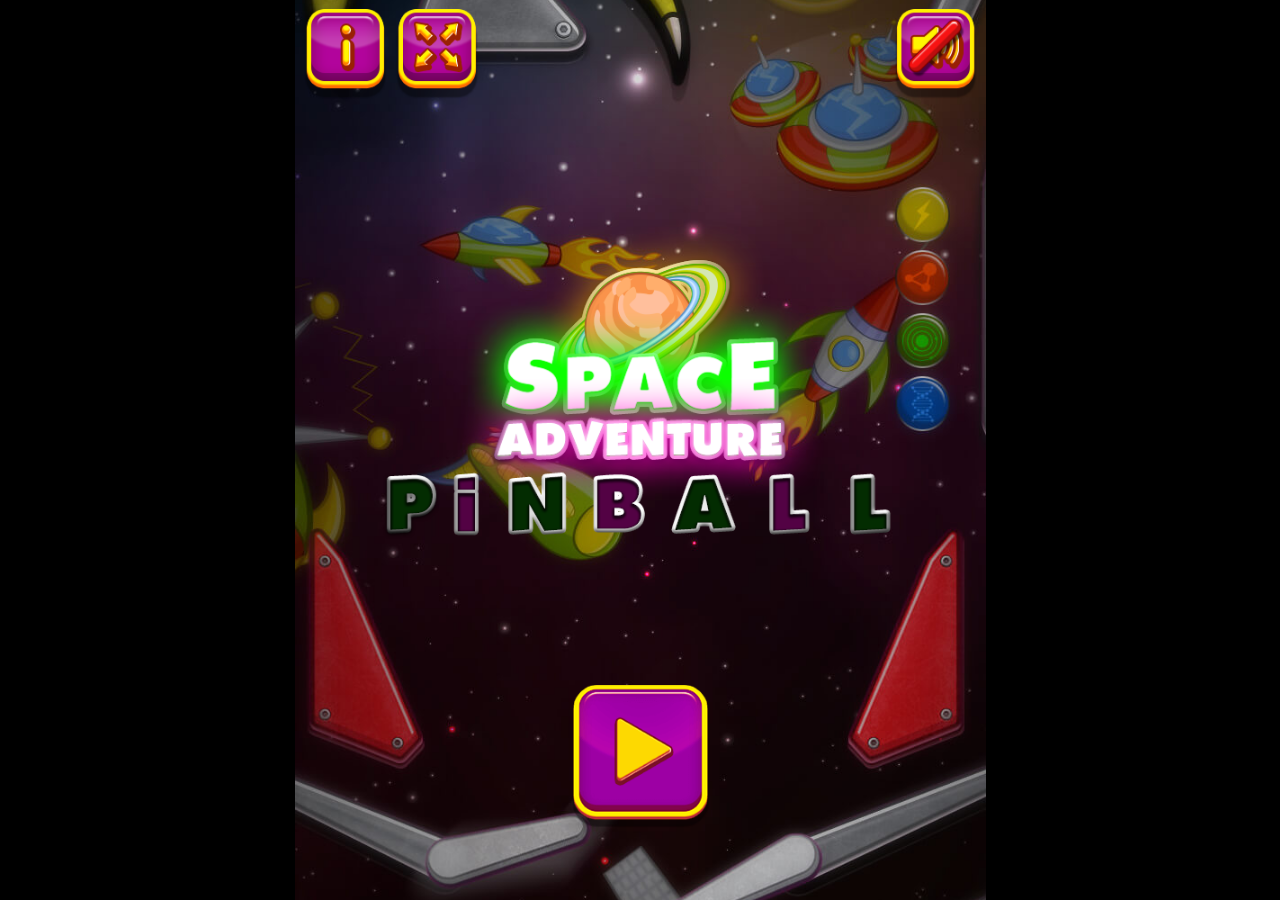
==== code-custom/game/index.html @ ea172abe "• Project: Added original source code and duplicated for custom" ====
<!DOCTYPE html>
<html>
    <head>
        <title>PINBALL SPACE ADVENTURE</title>
        <link rel="stylesheet" href="css/reset.css" type="text/css">
        <link rel="stylesheet" href="css/main.css" type="text/css">
        <link rel="stylesheet" href="css/orientation_utils.css" type="text/css">
        <link rel="stylesheet" href="css/ios_fullscreen.css" type="text/css">
        <link rel='shortcut icon' type='image/x-icon' href='./favicon.ico' />
        <meta http-equiv="Content-Type" content="text/html; charset=UTF-8">

        <meta name="viewport" content="width=device-width, user-scalable=no, initial-scale=1.0, minimum-scale=1.0, maximum-scale=1.0, minimal-ui" />
	<meta name="msapplication-tap-highlight" content="no"/>

        <script type="text/javascript" src="js/jquery-3.2.1.min.js"></script>
        <script type="text/javascript" src="js/createjs.min.js"></script>
        <script type="text/javascript" src="js/howler.min.js"></script>
        <script type="text/javascript" src="js/screenfull.js"></script>
        <script type="text/javascript" src="js/platform.js"></script>
        <script type="text/javascript" src="js/ios_fullscreen.js"></script>
        <script type="text/javascript" src="js/ctl_utils.js"></script>
        <script type="text/javascript" src="js/Box2D.min.js"></script>
        <script type="text/javascript" src="js/sprite_lib.js"></script>
        <script type="text/javascript" src="js/settings.js"></script>
        <script type="text/javascript" src="js/CLang.min.js"></script>
        <script type="text/javascript" src="js/CPreloader.js"></script>
        <script type="text/javascript" src="js/CMain.js"></script>
        <script type="text/javascript" src="js/CTextButton.js"></script>
        <script type="text/javascript" src="js/CToggle.js"></script>
        <script type="text/javascript" src="js/CGfxButton.js"></script>
        <script type="text/javascript" src="js/CMenu.js"></script>
        <script type="text/javascript" src="js/CGame.js"></script>
        <script type="text/javascript" src="js/CInterface.js"></script>
        <script type="text/javascript" src="js/CHelpPanel.js"></script>
        <script type="text/javascript" src="js/CCreditsPanel.js"></script>
        <script type="text/javascript" src="js/CAreYouSurePanel.js"></script>
        <script type="text/javascript" src="js/CEndPanel.js"></script>
        <script type="text/javascript" src="js/CPhysicsController.js"></script>
        <script type="text/javascript" src="js/CObjectBuilder.js"></script>
        <script type="text/javascript" src="js/CTable.js"></script>
        <script type="text/javascript" src="js/levelsettings.js"></script>
        <script type="text/javascript" src="js/CButtonSystem.js"></script>
        <script type="text/javascript" src="js/CToggleSystem.js"></script>
        <script type="text/javascript" src="js/CHoleSystem.js"></script>
        <script type="text/javascript" src="js/CGateSystem.js"></script>
        <script type="text/javascript" src="js/CScoreController.js"></script>
        <script type="text/javascript" src="js/CLightIndicator.js"></script>
        <script type="text/javascript" src="js/CModuleMultiplier.js"></script>
        <script type="text/javascript" src="js/CModuleBumper.js"></script>
        <script type="text/javascript" src="js/CModuleHole.js"></script>
        <script type="text/javascript" src="js/CModuleRouter.js"></script>
        <script type="text/javascript" src="js/CModuleLetters.js"></script>
        <script type="text/javascript" src="js/CModuleJumper.js"></script>
        <script type="text/javascript" src="js/CModuleJackpot.js"></script>
        <script type="text/javascript" src="js/CModuleShield.js"></script>
        <script type="text/javascript" src="js/CModuleStart.js"></script>
        <script type="text/javascript" src="js/CGUIExpandible.js"></script>
        <script type="text/javascript" src="js/CPausePanel.js"></script>
        <script type="text/javascript" src="js/CLocalStorage.js"></script>
        <script type="text/javascript" src="js/CMsgBox.js"></script>
        <script type="text/javascript" src="js/CCTLText.js"></script>
        
    </head>
    <body ondragstart="return false;" ondrop="return false;" >
	<div style="position: fixed; background-color: transparent; top: 0px; left: 0px; width: 100%; height: 100%"></div>
          <script>
            $(document).ready(function(){
                     var oMain = new CMain({
                                            
                                            fullscreen:true,                    //SET THIS TO FALSE IF YOU DON'T WANT TO SHOW FULLSCREEN BUTTON
                                            check_orientation:true,             //SET TO FALSE IF YOU DON'T WANT TO SHOW ORIENTATION ALERT ON MOBILE DEVICES   
                                            audio_enable_on_startup:false       //ENABLE/DISABLE AUDIO WHEN GAME STARTS 
                                           });
                                           
                                           
                    $(oMain).on("start_session", function(evt) {
                            if(getParamValue('ctl-arcade') === "true"){
                                parent.__ctlArcadeStartSession();
                            }
                            //...ADD YOUR CODE HERE EVENTUALLY
                    });
                     
                    $(oMain).on("end_session", function(evt) {
                           if(getParamValue('ctl-arcade') === "true"){
                               parent.__ctlArcadeEndSession();
                           }
                           //...ADD YOUR CODE HERE EVENTUALLY
                    });

                    $(oMain).on("restart_level", function(evt, iLevel) {
                           if(getParamValue('ctl-arcade') === "true"){
                               parent.__ctlArcadeRestartLevel({level:iLevel});
                           }
                           //...ADD YOUR CODE HERE EVENTUALLY
                    });

                    $(oMain).on("save_score", function(evt,iScore, szMode) {
                           if(getParamValue('ctl-arcade') === "true"){
                               parent.__ctlArcadeSaveScore({score:iScore, mode: szMode});
                           }
                           //...ADD YOUR CODE HERE EVENTUALLY
                    });

                    $(oMain).on("start_level", function(evt, iLevel) {
                           if(getParamValue('ctl-arcade') === "true"){
                               parent.__ctlArcadeStartLevel({level:iLevel});
                           }
                           //...ADD YOUR CODE HERE EVENTUALLY
                    });

                    $(oMain).on("end_level", function(evt,iLevel) {
                           if(getParamValue('ctl-arcade') === "true"){
                               parent.__ctlArcadeEndLevel({level:iLevel});
                           }
                           //...ADD YOUR CODE HERE EVENTUALLY
                    });

                    $(oMain).on("show_interlevel_ad", function(evt) {
                           if(getParamValue('ctl-arcade') === "true"){
                               parent.__ctlArcadeShowInterlevelAD();
                           }
                           //...ADD YOUR CODE HERE EVENTUALLY
                    });
                    
                    $(oMain).on("share_event", function(evt, iScore) {
                           if(getParamValue('ctl-arcade') === "true"){
                               parent.__ctlArcadeShareEvent({   img: TEXT_SHARE_IMAGE,
                                                                title: TEXT_SHARE_TITLE,
                                                                msg: TEXT_SHARE_MSG1 + iScore + TEXT_SHARE_MSG2,
                                                                msg_share: TEXT_SHARE_SHARE1 + iScore + TEXT_SHARE_SHARE1});
                           }
                           //...ADD YOUR CODE HERE EVENTUALLY
                    });
					 
                    if(isIOS()){ 
                        setTimeout(function(){sizeHandler();},200); 
                    }else{ sizeHandler(); } 
                                         
           });

        </script>
        
        <div class="check-fonts">
            <p class="check-font-1">walibi0615bold</p>
            <p class="check-font-2">Digital</p>
        </div> 
        
        <canvas id="canvas" class='ani_hack' width="768" height="1280"> </canvas>
        <div data-orientation="portrait" class="orientation-msg-container"><p class="orientation-msg-text">Please rotate your device</p></div>
        <div id="block_game" style="position: fixed; background-color: transparent; top: 0px; left: 0px; width: 100%; height: 100%; display:none"></div>

    </body>
</html>
---- code-custom/game/css/main.css ----
root { 
    display: block;
}

body{
    background-color: #000000;
    background-repeat: repeat-x;
    background-position: top;  
}

*, *:before, *:after {
    -webkit-user-select: none;
    -khtml-user-select: none;
    -moz-user-select: none;
    -ms-user-select: none;
    user-select: none;
}
     
input, input:before, input:after {
    -webkit-user-select: initial;
    -khtml-user-select: initial;
    -moz-user-select: initial;
    -ms-user-select: initial;
    user-select: initial;
}

::selection { background: transparent;color:inherit; }
::-moz-selection { background: transparent;color:inherit; }

#canvas{
    
    position: fixed;
    
    
}

canvas {
    image-rendering: optimizeSpeed;
    image-rendering:-o-crisp-edges;
    image-rendering:-webkit-optimize-contrast;
    -ms-interpolation-mode: nearest-neighbor;
	-ms-touch-action: none;
}

.ani_hack{
    -webkit-perspective: 1000;
    -webkit-backface-visibility: hidden;
    
    -webkit-touch-callout: none;
    -webkit-user-select: none;
    -khtml-user-select: none;
    -moz-user-select: none;
    -ms-user-select: none;
    user-select: none;
    outline: none;
    -webkit-tap-highlight-color: transparent; /* mobile webkit */
}

/***************FONTS*******************/

@font-face {
    font-family: 'walibi0615bold';
    src: url('walibi-holland-webfont.eot');
    src: url('walibi-holland-webfont.eot?#iefix') format('embedded-opentype'),
         url('walibi-holland-webfont.woff2') format('woff2'),
         url('walibi-holland-webfont.woff') format('woff'),
         url('walibi-holland-webfont.ttf') format('truetype'),
         url('walibi-holland-webfont.svg#walibi0615bold') format('svg');
    font-weight: normal;
    font-style: normal;

}

@font-face {
    font-family: 'Digital';
    src: url('digital-7-webfont.eot');
    src: url('digital-7-webfont.eot?#iefix') format('embedded-opentype'),
         url('digital-7-webfont.woff2') format('woff2'),
         url('digital-7-webfont.woff') format('woff'),
         url('digital-7-webfont.ttf') format('truetype'),
         url('digital-7-webfont.svg#Digital') format('svg');
    font-weight: normal;
    font-style: normal;

}

.check-fonts{
        position:fixed;
        opacity:0;
}

.check-font-1{
        font-family: 'walibi0615bold';
        
}
.check-font-2{
        font-family: 'Digital';
}
---- code-custom/game/css/orientation_utils.css ----
.orientation-msg-container{
    width: 100%;
    height: 100%;
    display: none;
    position: fixed;
    background-color: #000;
}

.orientation-msg-text{
    font-size: 40px;
    font-family: "Arial";
    color: #fff;
    text-align: center;
    width: 80%;
    
    position: fixed;
    top: 50%;
    -webkit-transform: translate(15%,-50%);
    -moz-transform: translate(15%,-50%);
    -ms-transform: translate(15%,-50%);
    transform: translate(15%,-50%);
    
        
}

@media (max-width: 767px) {
    .orientation-msg-text{    
        font-size: 30px;  
    }
}


@media (max-width: 500px) {
    .orientation-msg-text{    
        font-size: 30px;  
    }
}
---- code-custom/game/css/ios_fullscreen.css ----
body{
    background-color: #000 !important;
}

/*ios fullscreen*/
.xxx-game-iframe-iphone-se{
    height: 226px !important;
}

.xxx-ios-fullscreen-message{
    position: fixed;
    top: 0px;
    left: 0px;
    width: 100vw;
    height: 100vh;
    display: none;
    background-color: rgba(0,0,0,0.5);
    
    z-index: 10000;    
    
    -webkit-touch-callout: none;
    -webkit-user-select: none;
    -moz-user-select: none;
    -ms-user-select: none;
    user-select: none;
    -ms-touch-action: none;
    touch-action: none;    
}

.xxx-ios-fullscreen-scroll{
    width: 100vw;
    height: 120vh;
    position: absolute;
    z-index: 10001;
    top: 0;
    left: 0;
    display: none;
    
    -webkit-touch-callout: none;
    -webkit-user-select: none;
    -moz-user-select: none;
    -ms-user-select: none;
    user-select: none;
    -ms-touch-action: none;
    touch-action: none;     
}

.xxx-ios-fullscreen-swipe{
    width: 30%;
    height: 30%;
    
    background-image: url(../sprites/swipe.png);
    background-position: center center;
    background-repeat: no-repeat;
    background-size: contain;
    
    position: absolute;
    top: 50%;
    left: 50%;
    
    -ms-transform :  translate( -50%, -50%) !important;
    -webkit-transform :  translate( -50%, -50%) !important;
    transform :  translate( -50%, -50%) !important;    
    
    animation: xxx-animation-ios-swipe 1.5s ease infinite;
    
    -webkit-touch-callout: none;
    -webkit-user-select: none;
    -moz-user-select: none;
    -ms-user-select: none;
    user-select: none;
    -ms-touch-action: none;
    touch-action: none;    
}


@keyframes xxx-animation-ios-swipe {
  0%, 100% {
    top: 40%;
  }
  50% {
    top: 60%;
  }
}
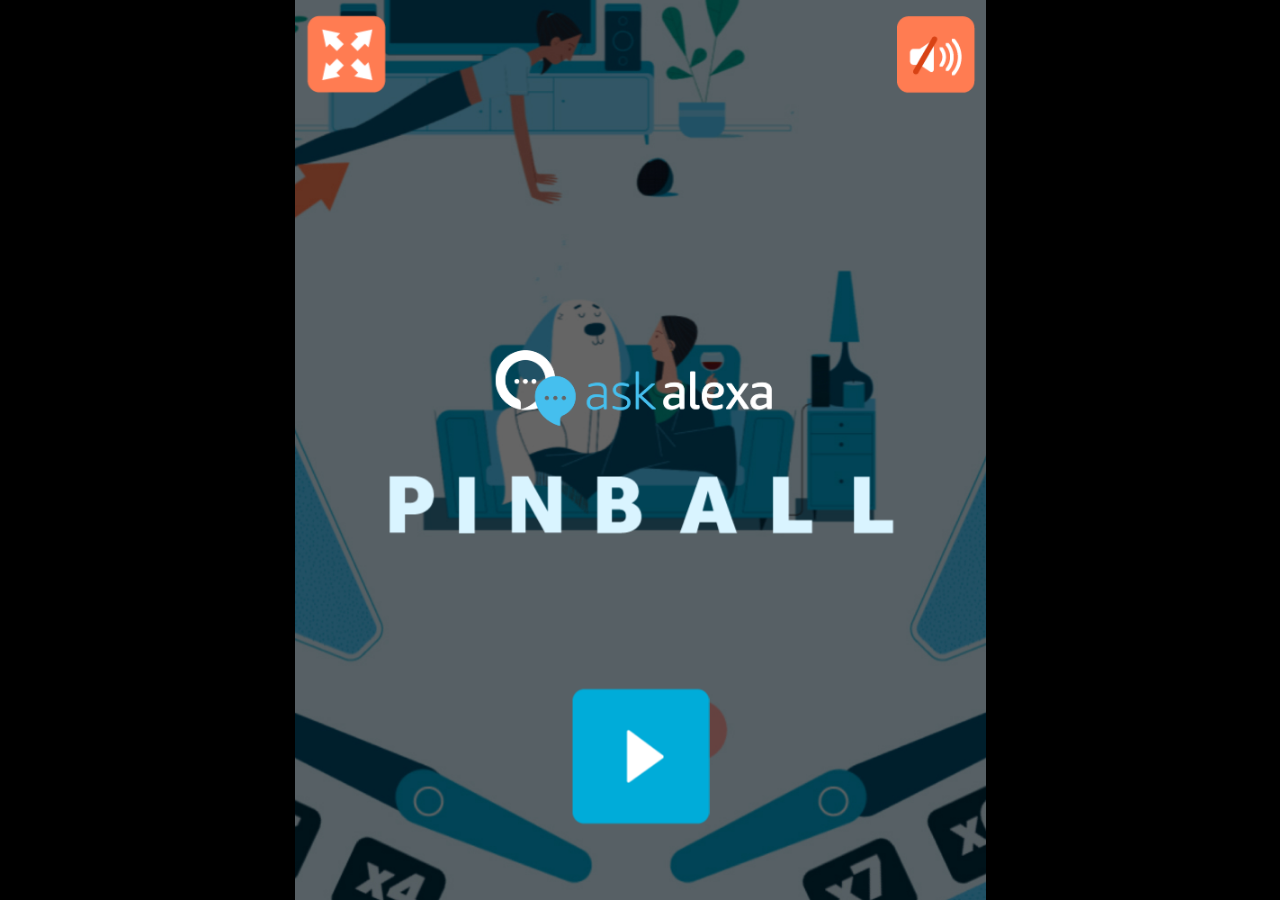
==== commit cf0c3965: "[FE] Update high scores to remote - Added saving score functionality to game and retrieving the high" ====
--- a/code-custom/game/index.html
+++ b/code-custom/game/index.html
@@ -59,7 +59,9 @@
         <script type="text/javascript" src="js/CLocalStorage.js"></script>
         <script type="text/javascript" src="js/CMsgBox.js"></script>
         <script type="text/javascript" src="js/CCTLText.js"></script>
-        
+        <script type="text/javascript" src="js/custom-js/saveScore.js"></script> <!-- Custom JS -->
+        <script type="text/javascript" src="js/custom-js/sessionTimer.js"></script> <!-- Custom JS -->
+
     </head>
     <body ondragstart="return false;" ondrop="return false;" >
 	<div style="position: fixed; background-color: transparent; top: 0px; left: 0px; width: 100%; height: 100%"></div>
@@ -78,6 +80,7 @@
                                 parent.__ctlArcadeStartSession();
                             }
                             //...ADD YOUR CODE HERE EVENTUALLY
+                            sessionTimer('begin')
                     });
                      
                     $(oMain).on("end_session", function(evt) {
@@ -99,6 +102,7 @@
                                parent.__ctlArcadeSaveScore({score:iScore, mode: szMode});
                            }
                            //...ADD YOUR CODE HERE EVENTUALLY
+                            saveScore(iScore);
                     });
 
                     $(oMain).on("start_level", function(evt, iLevel) {
--- a/code-custom/game/css/main.css
+++ b/code-custom/game/css/main.css
@@ -60,12 +60,20 @@
 
 @font-face {
     font-family: 'walibi0615bold';
+    /*
     src: url('walibi-holland-webfont.eot');
     src: url('walibi-holland-webfont.eot?#iefix') format('embedded-opentype'),
          url('walibi-holland-webfont.woff2') format('woff2'),
          url('walibi-holland-webfont.woff') format('woff'),
          url('walibi-holland-webfont.ttf') format('truetype'),
          url('walibi-holland-webfont.svg#walibi0615bold') format('svg');
+    */
+    src: url('AmazonEmber-Heavy.eot');
+    src: url('AmazonEmber-Heavy.eot?#iefix') format('embedded-opentype'),
+         url('AmazonEmber-Heavy.woff2') format('woff2'),
+         url('AmazonEmber-Heavy.woff') format('woff'),
+         url('AmazonEmber-Heavy.ttf') format('truetype'),
+         url('AmazonEmber-Heavy.svg#walibi0615bold') format('svg');
     font-weight: normal;
     font-style: normal;
 
@@ -73,12 +81,20 @@
 
 @font-face {
     font-family: 'Digital';
+    /* 
     src: url('digital-7-webfont.eot');
     src: url('digital-7-webfont.eot?#iefix') format('embedded-opentype'),
          url('digital-7-webfont.woff2') format('woff2'),
          url('digital-7-webfont.woff') format('woff'),
          url('digital-7-webfont.ttf') format('truetype'),
          url('digital-7-webfont.svg#Digital') format('svg');
+    */
+    src: url('AmazonEmber-Regular.eot');
+    src: url('AmazonEmber-Regular.eot?#iefix') format('embedded-opentype'),
+         url('AmazonEmber-Regular.woff2') format('woff2'),
+         url('AmazonEmber-Regular.woff') format('woff'),
+         url('AmazonEmber-Regular.ttf') format('truetype'),
+         url('AmazonEmber-Regular.svg#Digital') format('svg');
     font-weight: normal;
     font-style: normal;
 
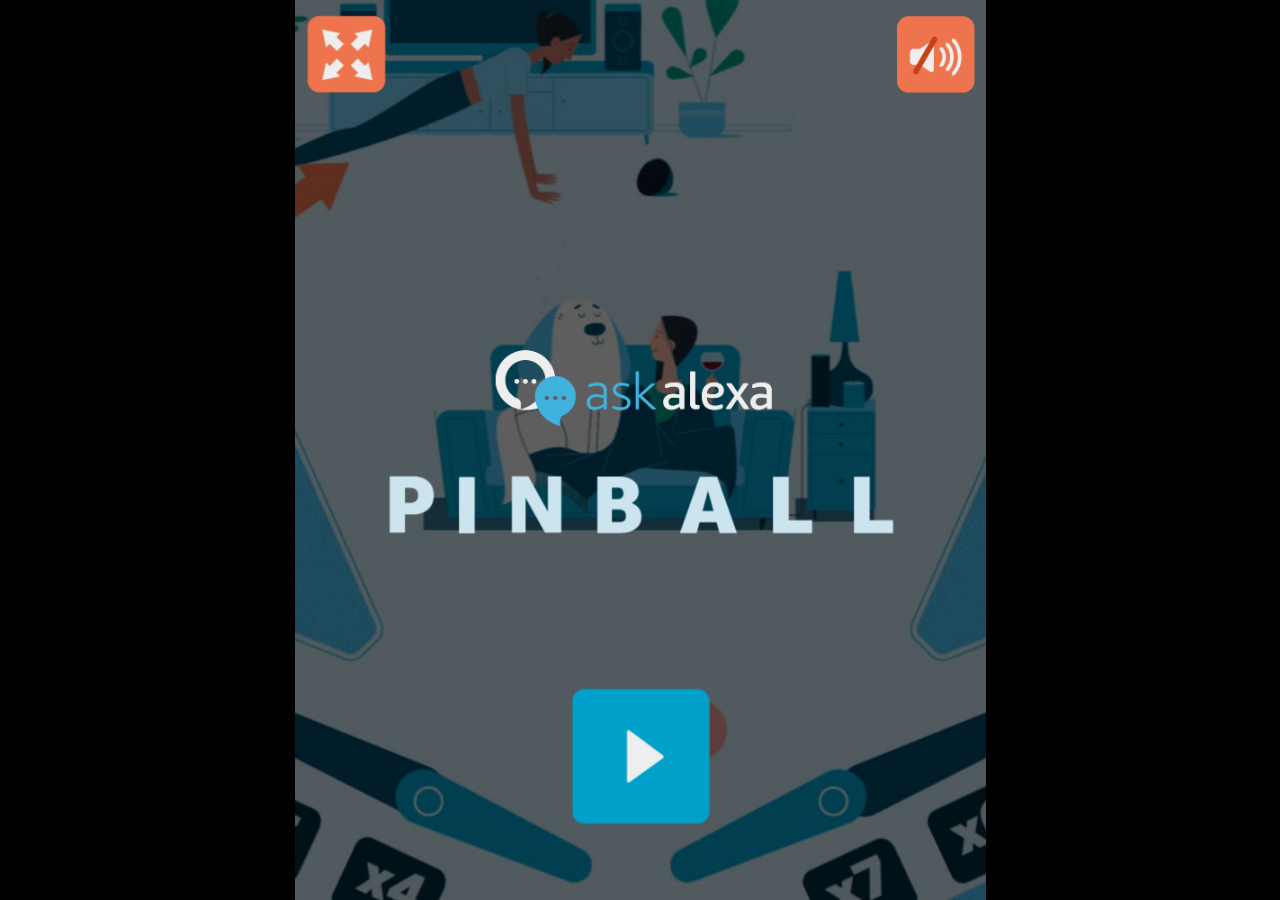
==== commit a92842e6: "[FE] High score not displayed first time - Added new get request at beginning of game for user detai" ====
--- a/code-custom/game/index.html
+++ b/code-custom/game/index.html
@@ -61,6 +61,7 @@
         <script type="text/javascript" src="js/CCTLText.js"></script>
         <script type="text/javascript" src="js/custom-js/saveScore.js"></script> <!-- Custom JS -->
         <script type="text/javascript" src="js/custom-js/sessionTimer.js"></script> <!-- Custom JS -->
+        <script type="text/javascript" src="js/custom-js/getUserHighScore.js"></script> <!-- Custom JS -->
 
     </head>
     <body ondragstart="return false;" ondrop="return false;" >
@@ -80,7 +81,8 @@
                                 parent.__ctlArcadeStartSession();
                             }
                             //...ADD YOUR CODE HERE EVENTUALLY
-                            sessionTimer('begin')
+                            sessionTimer('begin');
+                            getUserHighScore();
                     });
                      
                     $(oMain).on("end_session", function(evt) {
